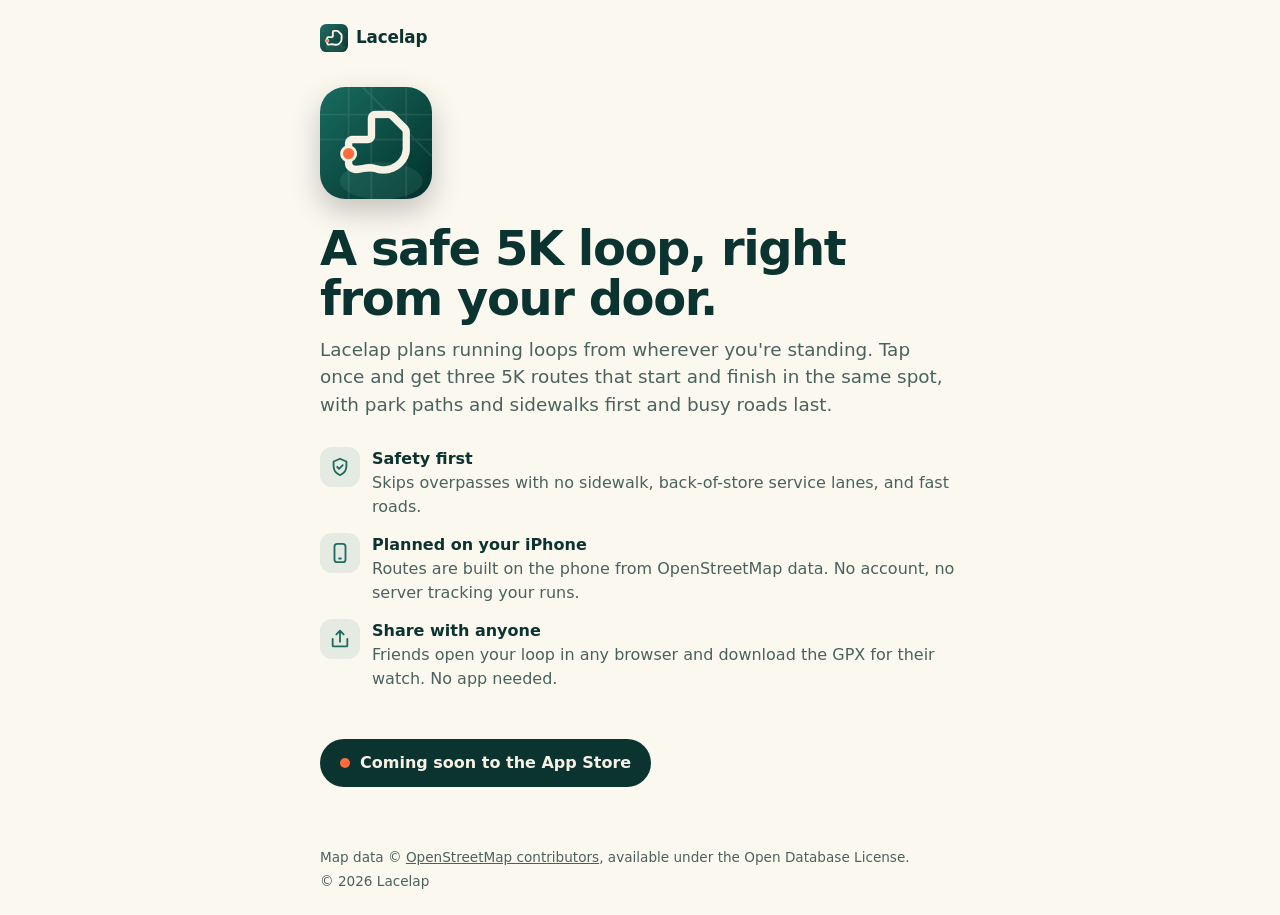
==== index.html @ 214423b1 "Publish share site from lacelap@2755c7f" ====
<!doctype html>
<html lang="en">
<head>
  <meta charset="utf-8">
  <!-- GitHub Pages can't send headers, so the security policy lives here. -->
  <meta http-equiv="Content-Security-Policy" content="default-src 'self'; script-src 'self' https://cdnjs.cloudflare.com; style-src 'self' https://cdnjs.cloudflare.com; img-src 'self' data: blob: https://tile.openstreetmap.org https://cdnjs.cloudflare.com; connect-src 'self'; font-src 'self'; object-src 'none'; base-uri 'none'; form-action 'none'; upgrade-insecure-requests">
  <meta name="referrer" content="strict-origin-when-cross-origin">
  <meta name="viewport" content="width=device-width, initial-scale=1, viewport-fit=cover">
  <title>Lacelap: safe 5K loops from where you stand</title>
  <meta name="description" content="Lacelap plans safe 5K running loops from wherever you're standing, on your iPhone, from OpenStreetMap data. Park paths and sidewalks first.">
  <meta name="theme-color" content="#0b3330">
  <meta property="og:type" content="website">
  <meta property="og:site_name" content="Lacelap">
  <meta property="og:title" content="Lacelap: safe 5K loops from where you stand">
  <meta property="og:description" content="Tap once, get three safe 5K loops that start and finish at your door.">
  <meta property="og:image" content="https://lacelap.github.io/apple-touch-icon.png">
  <link rel="icon" href="/favicon.svg" type="image/svg+xml">
  <link rel="apple-touch-icon" href="/apple-touch-icon.png">
  <link rel="stylesheet" href="/site.css">
</head>
<body>
  <div class="page">
    <header><a class="brand" href="/"><img src="/favicon.svg" alt="" width="28" height="28">Lacelap</a></header>
    <main>
      <img class="hero-icon" src="/apple-touch-icon.png" alt="The Lacelap icon: a cream running loop with a coral start dot" width="112" height="112">
      <h1>A safe 5K loop, right from your door.</h1>
      <p class="lede">Lacelap plans running loops from wherever you're standing. Tap once and get three 5K routes that start and finish in the same spot, with park paths and sidewalks first and busy roads last.</p>
      <ul class="points">
        <li>
          <span class="ico"><svg viewBox="0 0 24 24" fill="none" stroke="currentColor" stroke-width="2" stroke-linecap="round" stroke-linejoin="round" aria-hidden="true"><path d="M12 3 5 6v5c0 4.5 3 8.3 7 10 4-1.7 7-5.5 7-10V6z"/><path d="m9 12 2 2 4-4"/></svg></span>
          <div><strong>Safety first</strong><span>Skips overpasses with no sidewalk, back-of-store service lanes, and fast roads.</span></div>
        </li>
        <li>
          <span class="ico"><svg viewBox="0 0 24 24" fill="none" stroke="currentColor" stroke-width="2" stroke-linecap="round" stroke-linejoin="round" aria-hidden="true"><rect x="6" y="2" width="12" height="20" rx="3"/><path d="M11 18h2"/></svg></span>
          <div><strong>Planned on your iPhone</strong><span>Routes are built on the phone from OpenStreetMap data. No account, no server tracking your runs.</span></div>
        </li>
        <li>
          <span class="ico"><svg viewBox="0 0 24 24" fill="none" stroke="currentColor" stroke-width="2" stroke-linecap="round" stroke-linejoin="round" aria-hidden="true"><path d="M4 12v7a1 1 0 0 0 1 1h14a1 1 0 0 0 1-1v-7"/><path d="M12 3v12m0-12L8 7m4-4 4 4"/></svg></span>
          <div><strong>Share with anyone</strong><span>Friends open your loop in any browser and download the GPX for their watch. No app needed.</span></div>
        </li>
      </ul>
      <!-- APP_STORE_URL: when Lacelap is listed, replace this <p> with
           <a class="btn primary" href="https://apps.apple.com/app/idAPP_STORE_ID">Download on the App Store</a> -->
      <p class="soon"><span class="pulse" aria-hidden="true"></span>Coming soon to the App Store</p>
    </main>
    <footer>
      <p>Map data © <a href="https://www.openstreetmap.org/copyright">OpenStreetMap contributors</a>, available under the Open Database License.</p>
      <p>© 2026 Lacelap</p>
    </footer>
  </div>
</body>
</html>
---- site.css ----
/* Lacelap web: share page (/r), landing (/), 404. Colors come from the app icon. */

:root {
  --spruce: #1f6b60;
  --spruce-deep: #0b3330;
  --cream: #f6f1e4;
  --coral: #ff6b3d;
  --mint: #5ed1bc;

  --bg: #fbf8f0;
  --sheet: #fbf8f0;
  --text: #0b3330;
  --muted: #4a625e;
  --line: rgb(11 51 48 / 0.12);
  --chip: rgb(31 107 96 / 0.1);
  --shadow: 0 -8px 30px rgb(0 0 0 / 0.14);
  --btn: #ffffff;

  color-scheme: light dark;
  font-family: ui-rounded, "SF Pro Rounded", system-ui, -apple-system, "Segoe UI", Roboto, sans-serif;
  -webkit-text-size-adjust: 100%;
}

@media (prefers-color-scheme: dark) {
  :root {
    --bg: #071d1b;
    --sheet: #0f2624;
    --text: #f6f1e4;
    --muted: #a8bcb7;
    --line: rgb(246 241 228 / 0.14);
    --chip: rgb(94 209 188 / 0.14);
    --shadow: 0 -8px 30px rgb(0 0 0 / 0.45);
    --btn: #18332f;
  }
}

* { box-sizing: border-box; }

html, body { height: 100%; }

body {
  margin: 0;
  background: var(--bg);
  color: var(--text);
  line-height: 1.5;
}

a { color: inherit; }

.brand {
  display: inline-flex;
  align-items: center;
  gap: 8px;
  font-weight: 800;
  font-size: 1.05rem;
  letter-spacing: -0.01em;
  text-decoration: none;
}
.brand img { width: 28px; height: 28px; display: block; }

.btn {
  display: inline-flex;
  align-items: center;
  justify-content: center;
  gap: 8px;
  min-height: 48px;
  padding: 0 20px;
  border-radius: 999px;
  border: 1.5px solid var(--line);
  background: var(--btn);
  color: var(--text);
  font: inherit;
  font-weight: 700;
  font-size: 1rem;
  text-decoration: none;
  cursor: pointer;
  transition: transform 0.12s ease, background-color 0.15s ease;
  -webkit-tap-highlight-color: transparent;
}
.btn:hover { background: var(--chip); }
.btn:active { transform: scale(0.97); }
.btn:focus-visible { outline: 3px solid var(--mint); outline-offset: 2px; }
.btn.primary {
  background: var(--coral);
  border-color: var(--coral);
  color: var(--spruce-deep);
}
.btn.primary:hover { background: #ff7d55; }
.btn svg { width: 20px; height: 20px; flex: none; }

/* ---------- Share page ---------- */

.share {
  height: 100%;
  display: flex;
  flex-direction: column;
  overflow: hidden;
}

#map {
  flex: 1;
  min-height: 0;
  background: #dfe8e2;
}
@media (prefers-color-scheme: dark) {
  #map { background: #13302c; }
  .leaflet-tile-pane { filter: brightness(0.82) contrast(1.06) saturate(0.85); }
}

.sheet {
  position: relative;
  z-index: 1000;
  margin-top: -22px;
  padding: 20px 20px calc(18px + env(safe-area-inset-bottom));
  background: var(--sheet);
  border-radius: 26px 26px 0 0;
  box-shadow: var(--shadow);
}

.sheet .brand { margin-bottom: 14px; }

.eyebrow {
  margin: 0 0 2px;
  color: var(--spruce);
  font-weight: 700;
  font-size: 0.9rem;
}
@media (prefers-color-scheme: dark) { .eyebrow { color: var(--mint); } }

.sheet h1 {
  margin: 0;
  font-size: 1.5rem;
  line-height: 1.15;
  letter-spacing: -0.02em;
  overflow-wrap: anywhere;
}

.distance {
  margin: 6px 0 4px;
  display: flex;
  align-items: baseline;
  gap: 10px;
  flex-wrap: wrap;
}
.distance .km {
  font-size: 2.6rem;
  font-weight: 900;
  letter-spacing: -0.03em;
  font-variant-numeric: tabular-nums;
}
.distance .km small { font-size: 1.1rem; font-weight: 800; letter-spacing: 0; }
.distance .mi { color: var(--muted); font-weight: 700; }

.hint {
  margin: 0 0 16px;
  color: var(--muted);
  font-size: 0.95rem;
}
.dot-inline {
  display: inline-block;
  width: 0.8em;
  height: 0.8em;
  border-radius: 50%;
  background: var(--coral);
  border: 2px solid var(--cream);
  vertical-align: -0.05em;
}

.actions { display: flex; gap: 10px; }
.actions .btn { flex: 1 1 auto; padding: 0 16px; white-space: nowrap; }

.fine {
  margin: 12px 0 0;
  color: var(--muted);
  font-size: 0.8rem;
}

/* States: decoded route, error, loading. */
.route-only, .error-only { display: none; }
.is-route .route-only { display: block; }
.is-route .actions.route-only { display: flex; }
.is-error .error-only { display: block; }
.is-error .actions.error-only { display: flex; }
.is-error #map { display: none; }
.is-error .share { justify-content: center; align-items: center; padding: 20px; }
.is-error .sheet {
  margin: 0;
  max-width: 420px;
  border-radius: 26px;
  box-shadow: 0 10px 40px rgb(0 0 0 / 0.12);
}
.error-loop { width: 72px; height: 72px; display: block; margin: 6px 0 12px; }
.error-only h1 { margin-bottom: 8px; }
.error-only p { margin: 0 0 16px; color: var(--muted); }

/* Map dressing: Leaflet controls in brand colors, with room above the sheet. */
.leaflet-container { font: inherit; }
.leaflet-bottom { bottom: 22px; }
.leaflet-control-attribution {
  font-size: 11px;
  border-radius: 8px 0 0 0;
}
.leaflet-bar a { color: var(--spruce-deep); }

.route-line { transition: none; }
.route-line.drawing { transition: stroke-dashoffset 1.1s cubic-bezier(0.33, 0.7, 0.3, 1); }

.start-dot { filter: drop-shadow(0 2px 3px rgb(0 0 0 / 0.3)); }

.flag-icon { background: none; border: 0; }
.flag {
  display: inline-flex;
  align-items: center;
  gap: 4px;
  padding: 4px 8px;
  border-radius: 999px;
  background: var(--spruce-deep);
  color: var(--cream);
  border: 1.5px solid var(--cream);
  font-weight: 900;
  font-size: 12px;
  line-height: 1;
  white-space: nowrap;
  box-shadow: 0 2px 4px rgb(0 0 0 / 0.25);
  transform-origin: 50% 100%;
  animation: flag-drop 0.45s cubic-bezier(0.34, 1.56, 0.64, 1) 1s both;
}
.flag svg { width: 12px; height: 12px; }
@keyframes flag-drop {
  from { opacity: 0; transform: translateY(-18px) scale(0.4); }
  to { opacity: 1; transform: none; }
}

/* Desktop: map fills the window, the card floats top-left. */
@media (min-width: 820px) {
  .sheet {
    position: absolute;
    top: 20px;
    left: 20px;
    width: 360px;
    margin: 0;
    border-radius: 26px;
    padding: 22px;
    box-shadow: 0 10px 40px rgb(0 0 0 / 0.16);
  }
  .leaflet-bottom { bottom: 0; }
  #map { height: 100%; }
}

/* ---------- Landing + 404 ---------- */

.page {
  min-height: 100%;
  display: flex;
  flex-direction: column;
  max-width: 680px;
  margin: 0 auto;
  padding: 20px 20px calc(20px + env(safe-area-inset-bottom));
}
.page header { padding: 4px 0 28px; }
.page main { flex: 1; }

.hero-icon {
  width: 112px;
  height: 112px;
  display: block;
  border-radius: 25px;
  box-shadow: 0 12px 30px rgb(0 0 0 / 0.22);
  margin-bottom: 24px;
}
.page h1 {
  margin: 0 0 12px;
  font-size: clamp(2rem, 7vw, 3rem);
  line-height: 1.05;
  letter-spacing: -0.03em;
}
.lede {
  margin: 0 0 28px;
  font-size: 1.15rem;
  color: var(--muted);
  max-width: 34em;
}
.points {
  list-style: none;
  padding: 0;
  margin: 0 0 32px;
  display: grid;
  gap: 14px;
}
.points li {
  display: grid;
  grid-template-columns: 40px 1fr;
  gap: 12px;
  align-items: start;
}
.points .ico {
  width: 40px;
  height: 40px;
  border-radius: 12px;
  display: grid;
  place-items: center;
  background: var(--chip);
  color: var(--spruce);
}
@media (prefers-color-scheme: dark) { .points .ico { color: var(--mint); } }
.points .ico svg { width: 22px; height: 22px; }
.points strong { display: block; }
.points span { color: var(--muted); }

.soon {
  display: inline-flex;
  align-items: center;
  gap: 10px;
  padding: 12px 20px;
  border-radius: 999px;
  background: var(--spruce-deep);
  color: var(--cream);
  font-weight: 800;
}
.soon .pulse {
  width: 10px;
  height: 10px;
  border-radius: 50%;
  background: var(--coral);
}

.page footer {
  padding-top: 40px;
  color: var(--muted);
  font-size: 0.85rem;
}
.page footer p { margin: 4px 0; }

@media (prefers-reduced-motion: reduce) {
  *, *::before, *::after {
    animation: none !important;
    transition: none !important;
  }
}
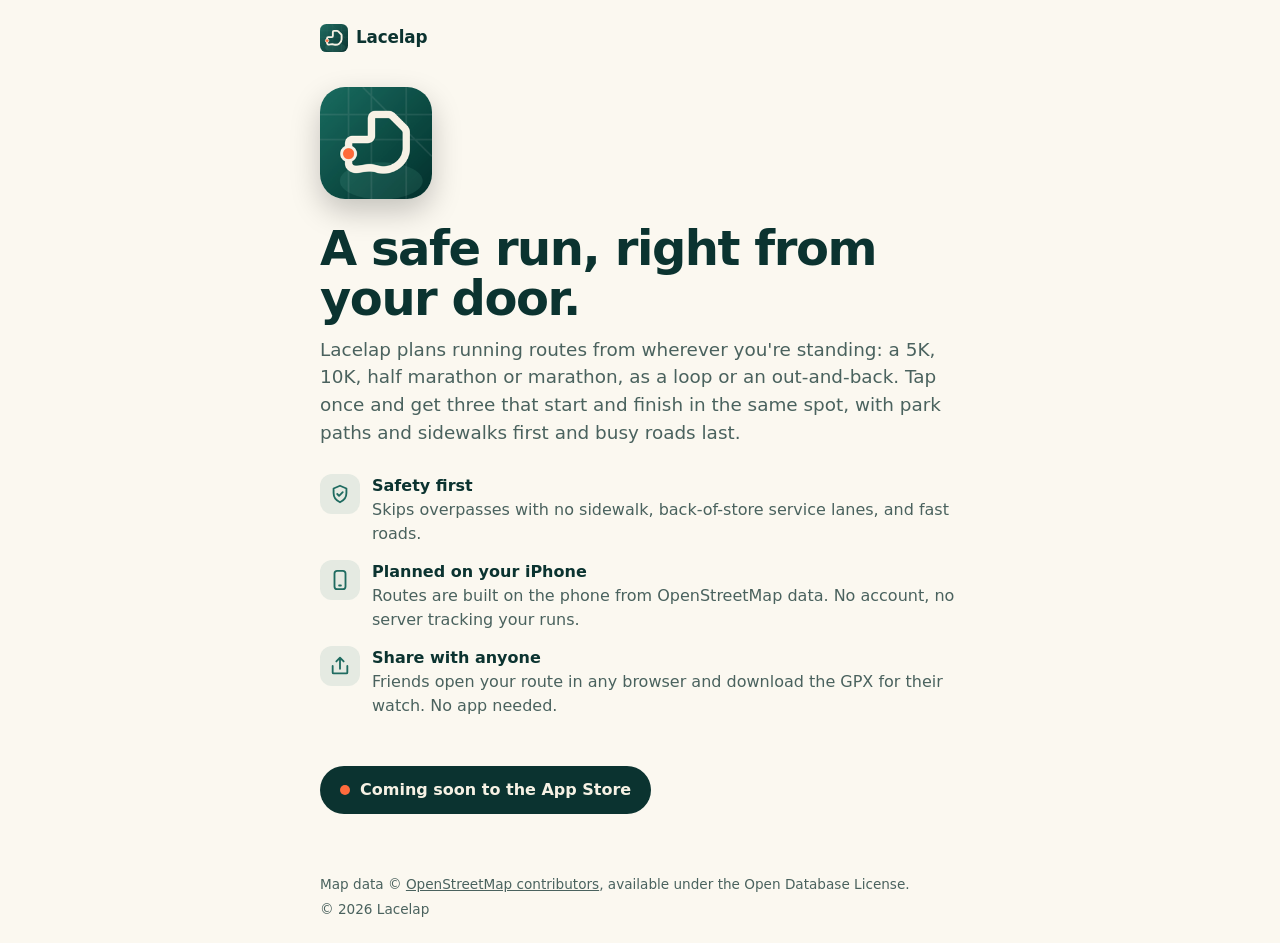
==== commit 2bf08186: "Publish share site from lacelap@e6b0b81" ====
--- a/index.html
+++ b/index.html
@@ -6,13 +6,13 @@
   <meta http-equiv="Content-Security-Policy" content="default-src 'self'; script-src 'self' https://cdnjs.cloudflare.com; style-src 'self' https://cdnjs.cloudflare.com; img-src 'self' data: blob: https://tile.openstreetmap.org https://cdnjs.cloudflare.com; connect-src 'self'; font-src 'self'; object-src 'none'; base-uri 'none'; form-action 'none'; upgrade-insecure-requests">
   <meta name="referrer" content="strict-origin-when-cross-origin">
   <meta name="viewport" content="width=device-width, initial-scale=1, viewport-fit=cover">
-  <title>Lacelap: safe 5K loops from where you stand</title>
-  <meta name="description" content="Lacelap plans safe 5K running loops from wherever you're standing, on your iPhone, from OpenStreetMap data. Park paths and sidewalks first.">
+  <title>Lacelap: safe running routes from where you stand</title>
+  <meta name="description" content="Lacelap plans safe running routes from wherever you're standing, 5K to marathon, loops or out-and-backs, on your iPhone, from OpenStreetMap data. Park paths and sidewalks first.">
   <meta name="theme-color" content="#0b3330">
   <meta property="og:type" content="website">
   <meta property="og:site_name" content="Lacelap">
-  <meta property="og:title" content="Lacelap: safe 5K loops from where you stand">
-  <meta property="og:description" content="Tap once, get three safe 5K loops that start and finish at your door.">
+  <meta property="og:title" content="Lacelap: safe running routes from where you stand">
+  <meta property="og:description" content="Tap once, get three safe routes that start and finish at your door. 5K to marathon, loops or out-and-backs.">
   <meta property="og:image" content="https://lacelap.github.io/apple-touch-icon.png">
   <link rel="icon" href="/favicon.svg" type="image/svg+xml">
   <link rel="apple-touch-icon" href="/apple-touch-icon.png">
@@ -23,8 +23,8 @@
     <header><a class="brand" href="/"><img src="/favicon.svg" alt="" width="28" height="28">Lacelap</a></header>
     <main>
       <img class="hero-icon" src="/apple-touch-icon.png" alt="The Lacelap icon: a cream running loop with a coral start dot" width="112" height="112">
-      <h1>A safe 5K loop, right from your door.</h1>
-      <p class="lede">Lacelap plans running loops from wherever you're standing. Tap once and get three 5K routes that start and finish in the same spot, with park paths and sidewalks first and busy roads last.</p>
+      <h1>A safe run, right from your door.</h1>
+      <p class="lede">Lacelap plans running routes from wherever you're standing: a 5K, 10K, half marathon or marathon, as a loop or an out-and-back. Tap once and get three that start and finish in the same spot, with park paths and sidewalks first and busy roads last.</p>
       <ul class="points">
         <li>
           <span class="ico"><svg viewBox="0 0 24 24" fill="none" stroke="currentColor" stroke-width="2" stroke-linecap="round" stroke-linejoin="round" aria-hidden="true"><path d="M12 3 5 6v5c0 4.5 3 8.3 7 10 4-1.7 7-5.5 7-10V6z"/><path d="m9 12 2 2 4-4"/></svg></span>
@@ -36,7 +36,7 @@
         </li>
         <li>
           <span class="ico"><svg viewBox="0 0 24 24" fill="none" stroke="currentColor" stroke-width="2" stroke-linecap="round" stroke-linejoin="round" aria-hidden="true"><path d="M4 12v7a1 1 0 0 0 1 1h14a1 1 0 0 0 1-1v-7"/><path d="M12 3v12m0-12L8 7m4-4 4 4"/></svg></span>
-          <div><strong>Share with anyone</strong><span>Friends open your loop in any browser and download the GPX for their watch. No app needed.</span></div>
+          <div><strong>Share with anyone</strong><span>Friends open your route in any browser and download the GPX for their watch. No app needed.</span></div>
         </li>
       </ul>
       <!-- APP_STORE_URL: when Lacelap is listed, replace this <p> with
--- a/site.css
+++ b/site.css
@@ -207,7 +207,7 @@
 
 .start-dot { filter: drop-shadow(0 2px 3px rgb(0 0 0 / 0.3)); }
 
-.flag-icon { background: none; border: 0; }
+.flag-icon { background: none; border: 0; display: flex; justify-content: center; }
 .flag {
   display: inline-flex;
   align-items: center;
